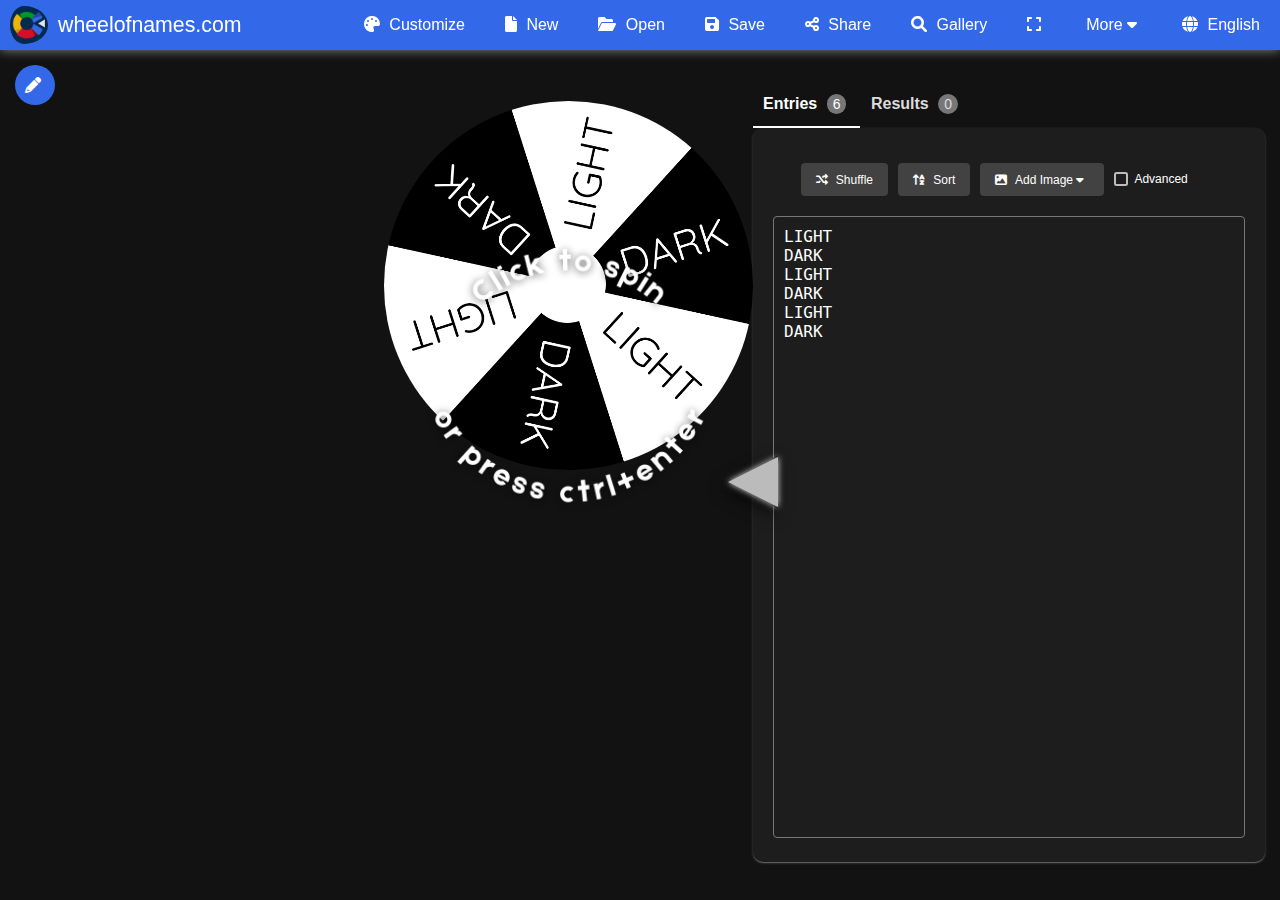
==== wel/index.html @ 679fb091 "checkbox" ====
<!DOCTYPE html>
<html lang="en">
<head>
    <meta charset="UTF-8">
    <meta name="viewport" content="width=device-width, initial-scale=1.0">
    <title>Wheel of Names</title>
    <link rel="stylesheet" href="styles.css">
    <link href="https://fonts.googleapis.com/css2?family=Quicksand:wght@400;700&display=swap" rel="stylesheet">
    <link rel="stylesheet" href="https://cdnjs.cloudflare.com/ajax/libs/font-awesome/6.0.0-beta3/css/all.min.css">
    <!-- <link href="https://cdn.jsdelivr.net/npm/bootstrap@5.3.3/dist/css/bootstrap.min.css" rel="stylesheet" integrity="sha384-QWTKZyjpPEjISv5WaRU9OFeRpok6YctnYmDr5pNlyT2bRjXh0JMhjY6hW+ALEwIH" crossorigin="anonymous"> -->
</head>
<body>
    <header>
        <div class="logo-container">
            <img src="../image/logo-dark.png" alt="Logo" class="logo">
            <span class="logo-text">wheelofnames.com</span>
        </div>
        <div class="nav-space"></div>
        <nav>
            <ul>
                <li><a href="#"><i class="fa-solid fa-palette"></i> Customize</a></li>
                <li><a href="#"><i class="fas fa-file"></i> New</a></li>
                <li><a href="#"><i class="fa-solid fa-folder-open"></i> Open</a></li>
                <li><a href="#"><i class="fa-solid fa-floppy-disk"></i> Save</a></li>
                <li><a href="#"><i class="fa-solid fa-share-nodes"></i> Share</a></li>
                <li><a href="#"><i class="fa-solid fa-magnifying-glass"></i> Gallery</a></li>
                <li><a href="#"><i class="fa-solid fa-expand"></i></a></li>
                <li><a href="#">More <i class="fa-duotone fa-solid fa-caret-down"></i></a></li>
                <li><a href="#"><i class="fa-solid fa-globe"></i> English</a></li>
            </ul>
        </nav>
        <i class="fas fa-bars hamburger"></i>
    </header>
    
    <div class="container">

        <button class="circle-button">
            <i class="fa-solid fa-pencil"></i>
        </button>

        <div class="wheel-container">
            <img src="../image/wheel2.png" alt="Click to Spin" class="curved-text-image">
            <canvas id="wheelCanvas" width="500" height="500" onclick="spin()"></canvas>
            <div class="arrow"></div>
        </div>
        
        <div class="entry-box">
            <div class="tabs">
                <button id="entriesTab" onclick="toggleTab('entries')" class="active">
                    Entries <span id="entriesCount">0</span>
                </button>
                <button id="resultsTab" onclick="toggleTab('results')">
                    Results <span id="resultsCount">0</span>
                </button>
                <div id="underline" class="underline"></div>
            </div>
            <div class="insideBox">
                <div class="controls">
                    <button class="control-button"><i class="fa-solid fa-shuffle"></i> Shuffle</button>
                    <button class="control-button"><i class="fa-solid fa-arrow-up-a-z"></i> Sort</button>
                    <button class="control-button"><i class="fa-solid fa-image"></i> Add Image <i class="fa-duotone fa-solid fa-caret-down"></i></button>
                    <label class="box"><p>Advanced</p>
                        <input type="checkbox">
                        <span class="mark"></span>
                    </label>
                </div>
                <div id="entriesBoxContainer">
                    <textarea id="entriesBox"></textarea>
                </div>
                <div id="resultsBoxContainer" style="display: none;">
                    <textarea id="resultsBox" readonly></textarea>
                </div>
            </div>
        </div>
        
        
    </div>

    <script src="script.js"></script>
    <script src="https://cdn.jsdelivr.net/npm/bootstrap@5.3.3/dist/js/bootstrap.bundle.min.js" integrity="sha384-YvpcrYf0tY3lHB60NNkmXc5s9fDVZLESaAA55NDzOxhy9GkcIdslK1eN7N6jIeHz" crossorigin="anonymous"></script>
</body>
</html>
---- wel/styles.css ----
body {
    margin: 0;
    padding: 0;
    font-family: Arial, sans-serif;
    background-color: #121212 !important;
    color: #ffff;
}

/* ------ NAV STYLES ------ */

header{
    background-color: #3369E8;
    display: flex;
    align-items: center;
    justify-content: space-around;
    height: 50px;
    filter: drop-shadow(0px 0px 6px rgba(255, 255, 255, 0.514));
    padding: 0;
}

.logo {
    height: 38px;
    border-radius: 50%;
    margin-right: 10px;
    padding-left: 10px;
}

.logo-container{
    display: flex;
    align-items: center;
}

.logo-text {
    color: #FFFFFF;
    font-family: 'Roboto', sans-serif;
    font-weight: 400;
    font-size: 21.3px;
}

nav ul {
    list-style-type: none;
    padding: 0;
    margin: 0;
    display: flex;
}

nav ul li {
    margin: 0 20px;
}

nav a {
    text-decoration: none;
    color: #FFFFFF;
    font-family: 'Roboto', sans-serif;
    font-weight: 500;
    font-size: 16px;
}

nav a:hover {
    color: #FFFFFF;
}

.hamburger{
    display: none !important;
}

i{
    margin-right: 5px;
}

.nav-space{
    flex-grow: 1;
}

@media only screen and (max-width: 1077px) { 
    .logo, nav {
        display: none !important;
    }

    .hamburger{
        display: block !important;
    }
}

/* ------ BODY STYLES ------ */

.container{
    display: flex;
    width: 100%;
}

/* PENCIL EDIT BUTTON */
.circle-button {
    width: 40px;
    height: 40px;
    border-radius: 50%;
    background-color: #3369E8;
    position: fixed;
    color: white;
    border: none;
    display: flex;
    top: 65px;
    left: 15px;
    align-items: center;
    z-index: 1000;
    justify-content: center;
    cursor: pointer;
}

.circle-button i {
    font-size: 16px;
}

/* SPIN WHEEL SECTION */
#wheelCanvas {
    width: 100%;
    height: auto;
    min-height: 323.5px;
    min-width: 330.5px;
}

.wheel-container {
    position: relative;
    margin-top: 4%;
    margin-left: 30%;
}

.curved-text-image {
    position: absolute;
    top: 17.5%;
    left: 50%;
    transform: translate(-50%, 0);
    /* width: 500px; */
    z-index: 10;
    pointer-events: none;
    width: 80%;
    height: auto;
}

canvas {
    border-radius: 50%;
    cursor: pointer;
}

.arrow {
    position: absolute;
    top: 50%;
    left: 100%;
    transform: translate(-50%, -50%);
    width: 0;
    height: 0;
    border-top: 27px solid transparent;
    border-bottom: 27px solid transparent;
    border-right: 50.8px solid black;
    filter: drop-shadow(-4px 6px 8px rgba(0, 0, 0, 0.623));
}

.arrow::before {
    content: '';
    position: absolute;
    top: -27px;
    left: -2px;
    width: 0;
    height: 0;
    border-top: 25px solid transparent;
    border-bottom: 25px solid transparent;
    border-right: 50px solid #BBBBBB;
    z-index: -1;
    transform: translate(2px, 2px);
    filter: drop-shadow(0px 0px 3px rgba(255, 255, 255, 0.9));
}

@media only screen and (max-width: 899px) { 
    .container{
        flex-direction: column;
        justify-content: center;
        align-items: center;
    }

    .wheel-container, .curved-text-image{
        margin-left: 0;
    }

    #wheelCanvas, .curved-text-image {
        max-height: 417.5px;
        max-width: 424.5px;
    }
}

/* ENTRIES / RESULT SECTION */
.tabs {
    position: relative;
    display: inline-block;
}
.tabs button {
    flex: 1;
    padding: 10px;
    font-size: 16px;
    font-weight: bold;
    line-height: 1.715em;
    cursor: pointer;
    background-color: transparent;
    border: none;
    outline: none;
    position: relative;
    color: #DCDCDC;
}
.tabs button.active {
    font-weight: bold;
    color: #FFFFFF;
}
.tabs button span {
    font-weight: bold;
    margin-left: 5px;
}
.underline {
    position: absolute;
    bottom: 0;
    height: 2px;
    width: 50%;
    background-color: white;
    transition: left 0.3s ease;
}
.tabs #underline {
    left: 0;
}
.entry-box {
    margin-left: auto;
    text-align: left;
    margin-top: 30px;
    margin-right: 15px;
}
.entry-box textarea {
    width: 450px;
    height: 600px;
    margin-top: 10px;
    padding: 10px;
    font-size: 16px;
    color: #FFFFFF;
    background: #1D1D1D;
    resize: none;
    border: 1px solid;
    border-color: #777;
    border-radius: 4px;
}
#entriesCount{
    border-radius: 12px;
    padding: 2px 6px;
    background: #777;
    font-weight: normal;
    font-size: 14px;
}
#resultsCount{
    border-radius: 12px;
    padding: 2px 6px;
    background: #777;
    font-weight: normal;
    font-size: 14px;
}

.insideBox {
    background: #1D1D1D;
    /* width: 475px;
    height: 800px; */
    /* display: flex;
    flex-direction: column;
    align-items: center; */
    border-radius: 10px;
    padding: 20px;
    box-shadow: 0 1px 3px #fff3,0 1px 1px #ffffff24,0 2px 1px -1px #ffffff1f;
}

.controls {
    display: flex;
    justify-content: left;
    gap: 10px;
    width: 100%;
    margin-top: 15px;
    margin-bottom: 10px;
    margin-left: 27.5px;
}

.control-button {
    background-color: #424242;
    color: white;
    border: none;
    padding: 7px 15px;
    font-size: 12px;
    cursor: pointer;
    border-radius: 4px;
}

.control-button:hover {
    background-color: #545454;
}

.box {
    display: block;
    position: relative;
    padding-left: 20px;
    cursor: pointer;
    font-size: 12px;
  }
.box p{
    margin: 0;
    position: relative;
    top: 25%;;
}
/* Hide the default style of the checkbox */
input[type=checkbox] {
    visibility: hidden;
}
/* Create a custom checkbox */
.mark {
    position: absolute;
    top: 25%;
    left: 0;
    height: 10px;
    width: 10px;
    background-color: transparent;
    border-radius: 2.5px;
    border: solid 2px #BCBCBC;
}
/* Specify the background color for the checkbox while hovering */
.box:hover input + .mark {
    background-color: #1c87c9;
}
/* Specify the background color for the checkbox when the checkbox is active */
.box input:active + .mark {
    background-color: #ffcc00;
}
/* Specify the background color for the checkbox when it is checked */
.box input:checked + .mark {
    background-color: #3369E8;
}
/* Checkmark to be shown in checkbox */
/* It will not be shown when not checked */
.mark:after {
    content: "";
    position: absolute;
    display: none;
}
/* Display checkmark when checked */
.box input:checked + .mark:after {
    display: block;
    
}
/* Styling the checkmark using webkit */
/* Rotated the rectangle by 45 degree and showing only two border to make it look like a tick mark */
.box .mark:after {
    left: 2px;
    bottom: 0px;
    width: 4px;
    height: 8px;
    border: solid #fff;
    border-width: 0 2px 2px 0;
    -webkit-transform: rotate(45deg);
    -ms-transform: rotate(45deg);
    transform: rotate(45deg);
}


@media only screen and (max-width: 899px) { 
    .entry-box{
        margin: 0;
        height: 600px;
        width: 867px;
        max-width: 95%;
    }
    .entry-box textarea{
        width: 800px;
        max-width: 95%;
    }
    .entriesBoxContainer{
    }

    

}
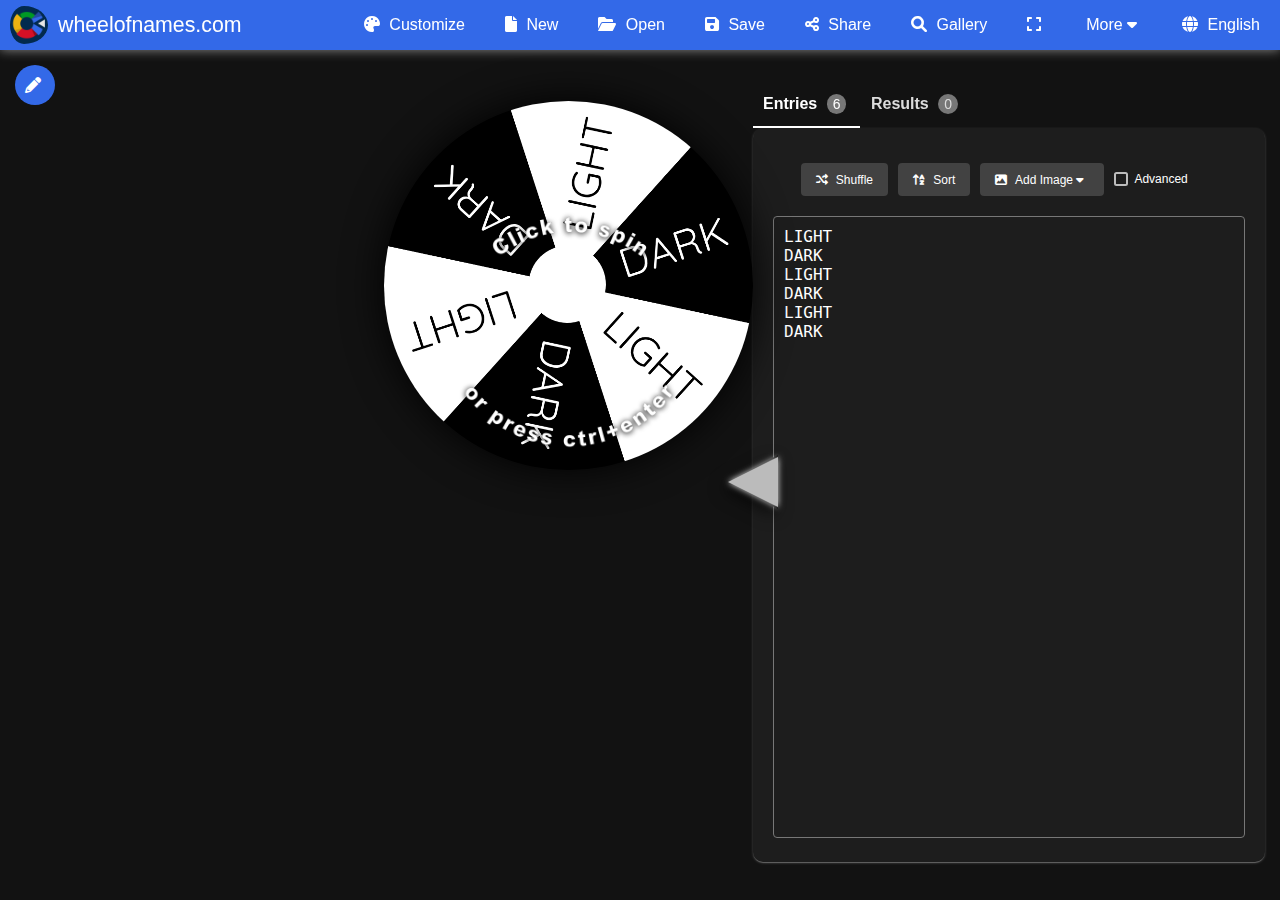
==== commit 63de5755: "pic" ====
--- a/wel/index.html
+++ b/wel/index.html
@@ -39,7 +39,7 @@
         </button>
 
         <div class="wheel-container">
-            <img src="../image/wheel2.png" alt="Click to Spin" class="curved-text-image">
+            <img src="../image/wheel1.png" alt="Click to Spin" class="curved-text-image">
             <canvas id="wheelCanvas" width="500" height="500" onclick="spin()"></canvas>
             <div class="arrow"></div>
         </div>
--- a/wel/styles.css
+++ b/wel/styles.css
@@ -117,6 +117,7 @@
     height: auto;
     min-height: 323.5px;
     min-width: 330.5px;
+    filter: drop-shadow(0px 0px 20px rgb(0, 0, 0));
 }
 
 .wheel-container {
@@ -127,13 +128,13 @@
 
 .curved-text-image {
     position: absolute;
-    top: 17.5%;
+    top: 12.5%;
     left: 50%;
     transform: translate(-50%, 0);
     /* width: 500px; */
     z-index: 10;
     pointer-events: none;
-    width: 80%;
+    width: 75%;
     height: auto;
 }
 
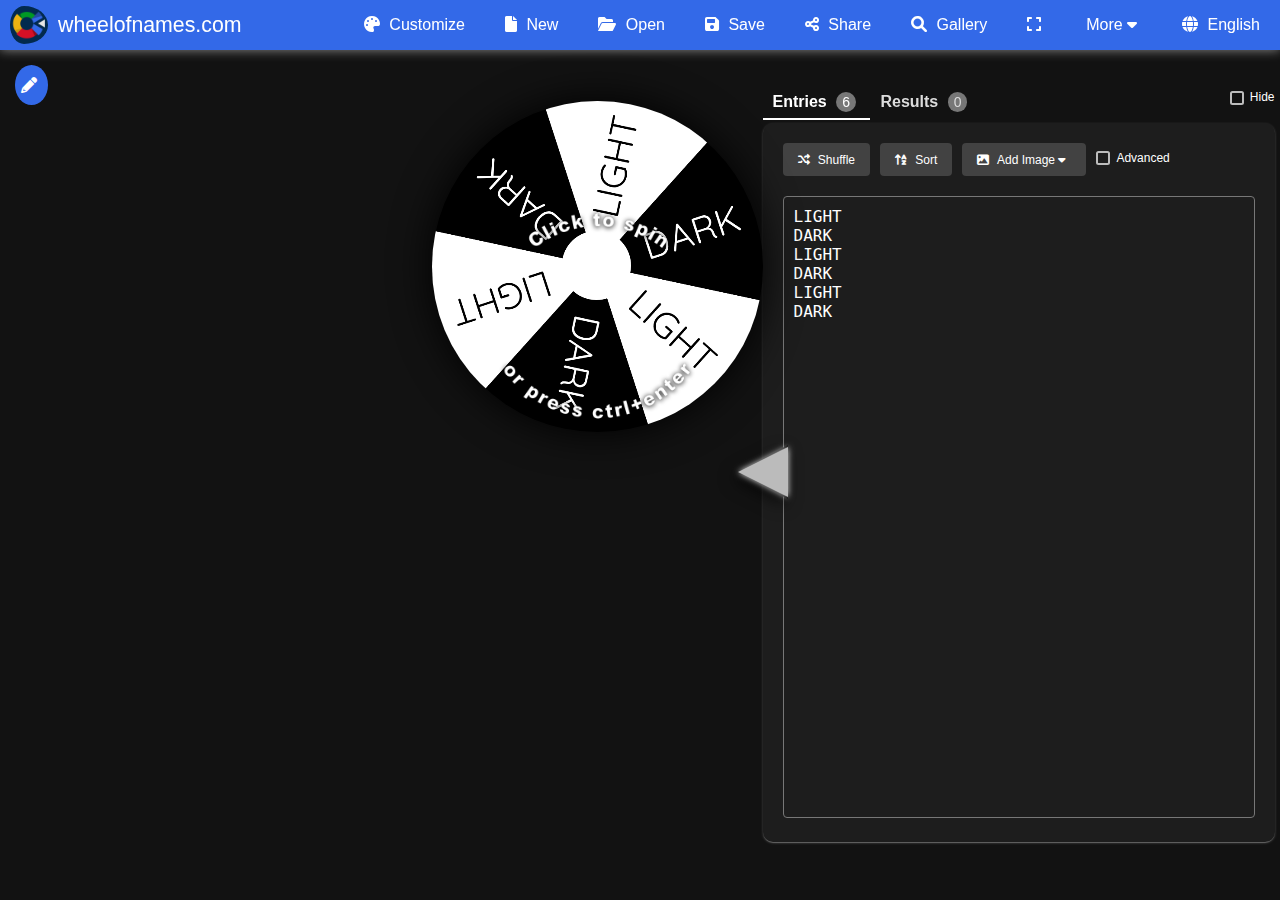
==== commit c70d3bd0: "mobile css" ====
--- a/wel/index.html
+++ b/wel/index.html
@@ -34,7 +34,7 @@
     
     <div class="container">
 
-        <button class="circle-button">
+        <button class="circle-button" style="align-self: start;">
             <i class="fa-solid fa-pencil"></i>
         </button>
 
@@ -45,15 +45,23 @@
         </div>
         
         <div class="entry-box">
-            <div class="tabs">
-                <button id="entriesTab" onclick="toggleTab('entries')" class="active">
-                    Entries <span id="entriesCount">0</span>
-                </button>
-                <button id="resultsTab" onclick="toggleTab('results')">
-                    Results <span id="resultsCount">0</span>
-                </button>
-                <div id="underline" class="underline"></div>
+
+            <div class="tabs-container" style="display: flex; justify-content: space-between; align-items: center;">
+                <div class="tabs">
+                    <button id="entriesTab" onclick="toggleTab('entries')" class="active">
+                        Entries <span id="entriesCount">0</span>
+                    </button>
+                    <button id="resultsTab" onclick="toggleTab('results')">
+                        Results <span id="resultsCount">0</span>
+                    </button>
+                    <div id="underline" class="underline"></div>
+                </div>
+                <label class="box"><p style="margin-top: 10px;">Hide</p>
+                    <input type="checkbox">
+                    <span class="mark"></span>
+                </label>
             </div>
+
             <div class="insideBox">
                 <div class="controls">
                     <button class="control-button"><i class="fa-solid fa-shuffle"></i> Shuffle</button>
--- a/wel/styles.css
+++ b/wel/styles.css
@@ -79,6 +79,11 @@
 
     .hamburger{
         display: block !important;
+        margin-right: 15px;
+    }
+
+    .logo-text{
+        margin-left: 15px;
     }
 }
 
@@ -95,16 +100,18 @@
     height: 40px;
     border-radius: 50%;
     background-color: #3369E8;
-    position: fixed;
     color: white;
     border: none;
+    /* position: fixed;
     display: flex;
     top: 65px;
     left: 15px;
     align-items: center;
+    justify-content: center; */
     z-index: 1000;
-    justify-content: center;
-    cursor: pointer;
+    cursor: pointer;
+    margin-left: 15px;
+    margin-top: 15px;
 }
 
 .circle-button i {
@@ -198,7 +205,7 @@
     padding: 10px;
     font-size: 16px;
     font-weight: bold;
-    line-height: 1.715em;
+    line-height: 1em;
     cursor: pointer;
     background-color: transparent;
     border: none;
@@ -276,9 +283,9 @@
     justify-content: left;
     gap: 10px;
     width: 100%;
-    margin-top: 15px;
+    /* margin-top: 15px; */
     margin-bottom: 10px;
-    margin-left: 27.5px;
+    /* margin-left: 27.5px; */
 }
 
 .control-button {
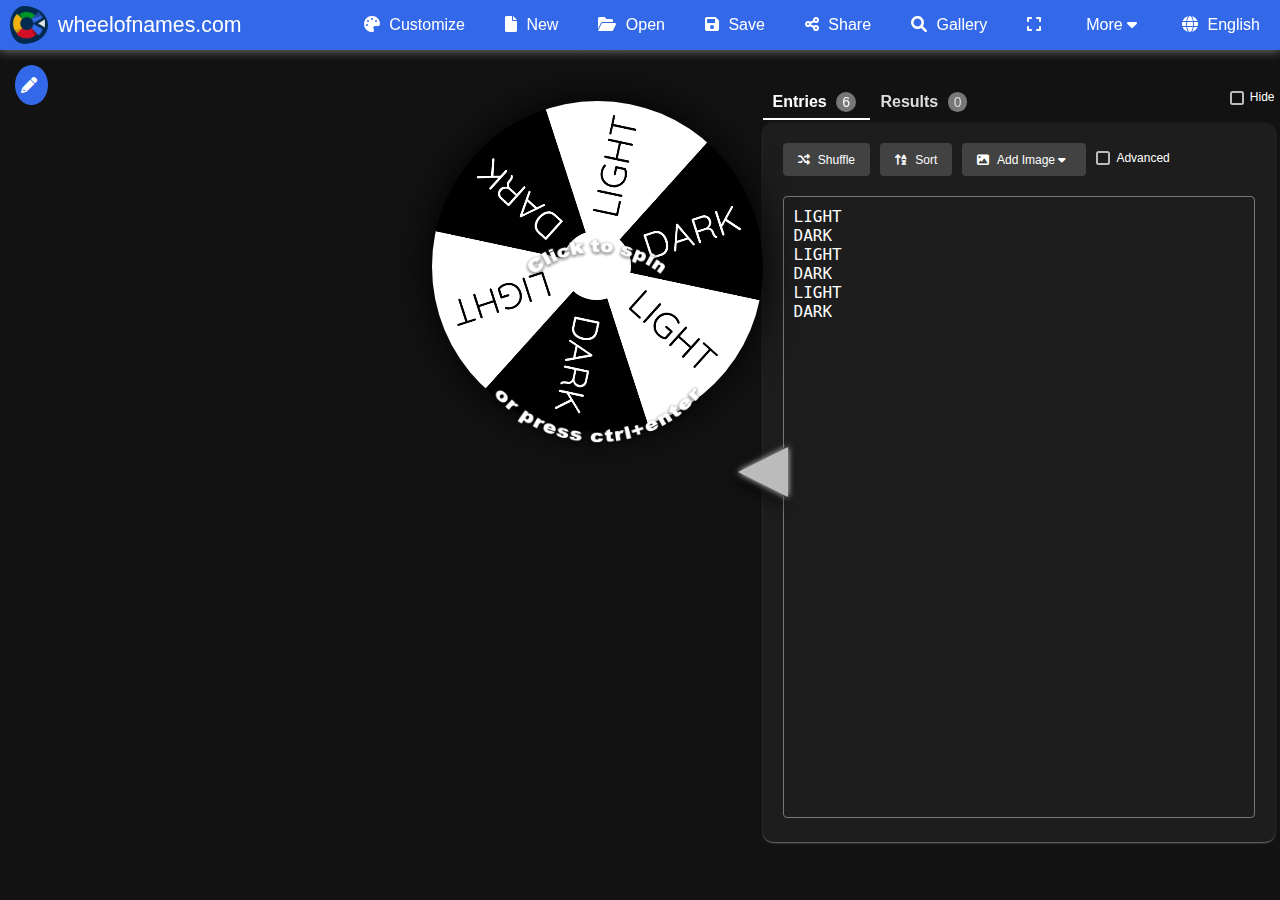
==== commit 0a28b1c8: "added image" ====
--- a/wel/index.html
+++ b/wel/index.html
@@ -39,7 +39,7 @@
         </button>
 
         <div class="wheel-container">
-            <img src="../image/wheel1.png" alt="Click to Spin" class="curved-text-image">
+            <img src="../image/wheel.png" alt="Click to Spin" class="curved-text-image">
             <canvas id="wheelCanvas" width="500" height="500" onclick="spin()"></canvas>
             <div class="arrow"></div>
         </div>
--- a/wel/styles.css
+++ b/wel/styles.css
@@ -135,13 +135,13 @@
 
 .curved-text-image {
     position: absolute;
-    top: 12.5%;
+    top: 18%;
     left: 50%;
     transform: translate(-50%, 0);
     /* width: 500px; */
     z-index: 10;
     pointer-events: none;
-    width: 75%;
+    width: 65%;
     height: auto;
 }
 
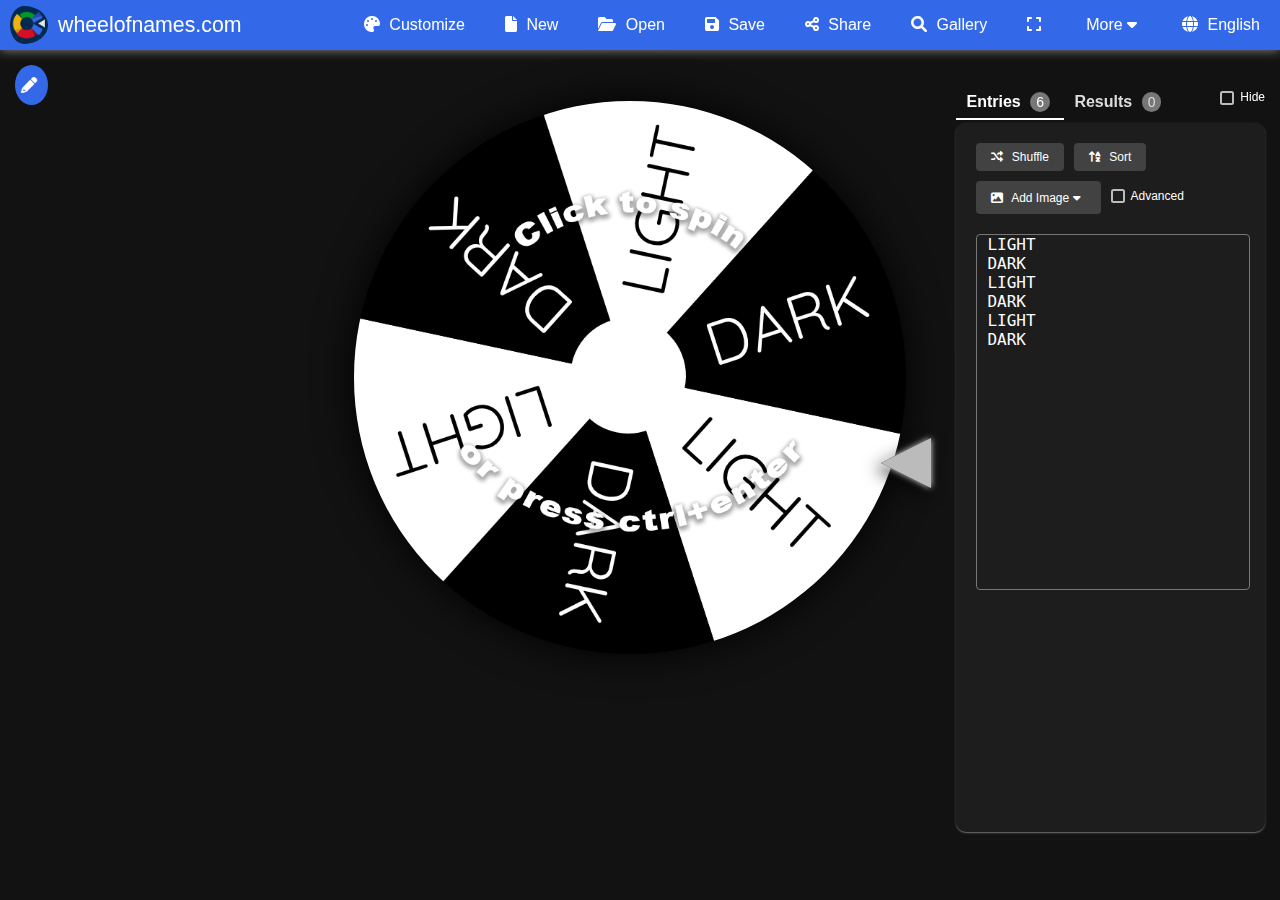
==== commit 69093504: "click to spin responsiveness" ====
--- a/wel/index.html
+++ b/wel/index.html
@@ -78,10 +78,9 @@
                 <div id="resultsBoxContainer" style="display: none;">
                     <textarea id="resultsBox" readonly></textarea>
                 </div>
+                <div class="spacing1"></div>
             </div>
         </div>
-        
-        
     </div>
 
     <script src="script.js"></script>
--- a/wel/styles.css
+++ b/wel/styles.css
@@ -143,6 +143,7 @@
     pointer-events: none;
     width: 65%;
     height: auto;
+    max-height: 100%;
 }
 
 canvas {
@@ -177,7 +178,13 @@
     transform: translate(2px, 2px);
     filter: drop-shadow(0px 0px 3px rgba(255, 255, 255, 0.9));
 }
-
+@media only screen and (max-width: 1526px) and (min-width: 900px) {
+    .curved-text-image{
+        padding-top: 15%;
+        top: auto;
+    }
+
+}
 @media only screen and (max-width: 899px) { 
     .container{
         flex-direction: column;
@@ -192,6 +199,14 @@
     #wheelCanvas, .curved-text-image {
         max-height: 417.5px;
         max-width: 424.5px;
+    }
+}
+
+@media only screen and (max-width: 470px) { 
+
+    #wheelCanvas, .curved-text-image {
+        max-height: 250px;
+        max-width: 250px;
     }
 }
 
@@ -237,6 +252,8 @@
     text-align: left;
     margin-top: 30px;
     margin-right: 15px;
+    min-width: 279px;
+    min-height: 589px;
 }
 .entry-box textarea {
     width: 450px;
@@ -273,9 +290,11 @@
     /* display: flex;
     flex-direction: column;
     align-items: center; */
+    height: 94%;
     border-radius: 10px;
     padding: 20px;
     box-shadow: 0 1px 3px #fff3,0 1px 1px #ffffff24,0 2px 1px -1px #ffffff1f;
+    max-height: 90%;
 }
 
 .controls {
@@ -366,7 +385,10 @@
     -ms-transform: rotate(45deg);
     transform: rotate(45deg);
 }
-
+.spacing1{
+    height: 210px;
+    max-width: 80%;
+}
 
 @media only screen and (max-width: 899px) { 
     .entry-box{
@@ -378,10 +400,36 @@
     .entry-box textarea{
         width: 800px;
         max-width: 95%;
-    }
-    .entriesBoxContainer{
-    }
-
-    
-
+        height: 450px;
+        max-height: 95%;
+    }
+    .controls{
+        flex-wrap: wrap;
+    }
+    .spacing1{
+        height: 0;
+        max-width: 0;
+    }
+}
+
+@media only screen and (min-width: 900px) { 
+    .entry-box textarea{
+        /* width: 800px;
+        max-width: 95%; */
+        min-width: 185px;
+        min-height: 353.84px;
+        width: 97.5%;
+        height: auto;
+        padding: 0;
+        padding-left: 10px;
+    }
+    .controls{
+        flex-wrap: wrap;
+    }
+    .wheel-container{
+        margin-left: 20%;
+    }
+    .container{
+        gap: 50px;
+    }
 }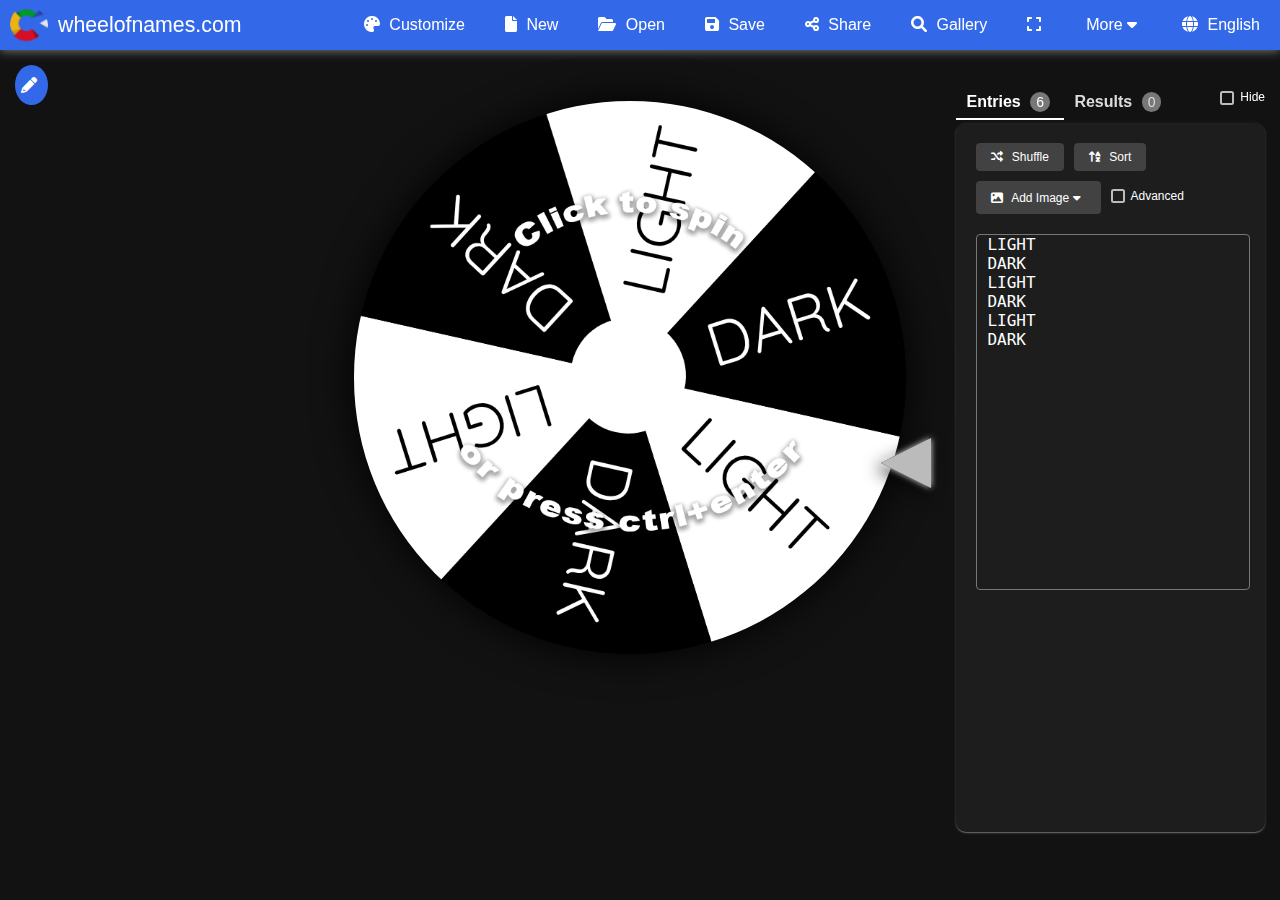
==== commit 64731570: "MODAL" ====
--- a/wel/index.html
+++ b/wel/index.html
@@ -3,8 +3,9 @@
 <head>
     <meta charset="UTF-8">
     <meta name="viewport" content="width=device-width, initial-scale=1.0">
-    <title>Wheel of Names</title>
+    <title>Wheel of Names | Random name picker</title>
     <link rel="stylesheet" href="styles.css">
+    <link rel="icon" type="image/x-icon" href="../image/favicon.png">
     <link href="https://fonts.googleapis.com/css2?family=Quicksand:wght@400;700&display=swap" rel="stylesheet">
     <link rel="stylesheet" href="https://cdnjs.cloudflare.com/ajax/libs/font-awesome/6.0.0-beta3/css/all.min.css">
     <!-- <link href="https://cdn.jsdelivr.net/npm/bootstrap@5.3.3/dist/css/bootstrap.min.css" rel="stylesheet" integrity="sha384-QWTKZyjpPEjISv5WaRU9OFeRpok6YctnYmDr5pNlyT2bRjXh0JMhjY6hW+ALEwIH" crossorigin="anonymous"> -->
@@ -12,7 +13,7 @@
 <body>
     <header>
         <div class="logo-container">
-            <img src="../image/logo-dark.png" alt="Logo" class="logo">
+            <img src="../image/favicon-32x32.png" alt="Logo" class="logo">
             <span class="logo-text">wheelofnames.com</span>
         </div>
         <div class="nav-space"></div>
@@ -83,6 +84,22 @@
         </div>
     </div>
 
+    <div id="winnerModal" class="modal">
+        <div class="modal-content">
+          <div class="modal-header">
+            <span class="message" style="color: #333;">We have a winner!</span>
+            <span class="close-button" onclick="closeModal()">&times;</span>
+          </div>
+          <div class="modal-body">
+            <p id="winnerMessage" style="margin: 0;"></p>
+          </div>
+          <div class="modal-footer">
+            <button class="closebutton" onclick="closeModal()">Close</button>
+            <button class="removebutton">Remove</button>
+          </div>
+        </div>
+    </div>
+
     <script src="script.js"></script>
     <script src="https://cdn.jsdelivr.net/npm/bootstrap@5.3.3/dist/js/bootstrap.bundle.min.js" integrity="sha384-YvpcrYf0tY3lHB60NNkmXc5s9fDVZLESaAA55NDzOxhy9GkcIdslK1eN7N6jIeHz" crossorigin="anonymous"></script>
 </body>
--- a/wel/styles.css
+++ b/wel/styles.css
@@ -432,4 +432,96 @@
     .container{
         gap: 50px;
     }
+}
+
+.modal {
+    display: none;
+    position: fixed;
+    top: 0;
+    left: 0;
+    width: 100%;
+    height: 100%;
+    background-color: rgba(0, 0, 0, 0.5);
+    justify-content: center;
+    align-items: center;
+}
+
+.modal-content {
+    background-color: #222;
+    color: #fff;
+    border-radius: 8px;
+    width: 80%;
+    display: flex;
+    flex-direction: column;
+    overflow: hidden;
+    max-width: 640px;
+    max-height: 204.14px;
+}
+
+.modal-header {
+    display: flex;
+    justify-content: space-between;
+    align-items: center;
+    padding: 16px;
+    background-color: #fff;
+    height: 64px;
+}
+
+.message{
+    font-family: 'Roboto', sans-serif;
+    font-size: 20px;
+    font-weight: 500;
+    letter-spacing: .0125em;
+    line-height: 2rem;
+}
+
+#winnerMessage{
+    font-family: 'Quicksand', sans-serif;
+    font-size: 48px;
+    font-weight: 400;
+    letter-spacing: normal;
+    line-height: 3.125rem;
+    word-wrap: break-word;
+}
+
+.close-button {
+    cursor: pointer;
+    font-size: 30px;
+    color: #333;
+}
+
+.modal-body {
+    padding: 16px 0 16px 16px;
+    font-size: 24px;
+    height: 83px;
+}
+
+.modal-footer {
+    display: flex;
+    justify-content: flex-end;
+    padding: 10px 15px;
+    background-color: #222;
+    height: 57.14px;
+}
+
+.modal-footer button{
+    font-size: 16px;
+}
+
+.modal-footer button {
+    padding: 8px 12px;
+    margin-left: 10px;
+    border: none;
+    border-radius: 4px;
+    cursor: pointer;
+}
+
+.closebutton {
+    background-color: #222;
+    color: #fff;
+}
+  
+.removebutton {
+    background-color: #007bff; /* Blue color for remove button */
+    color: #fff;
 }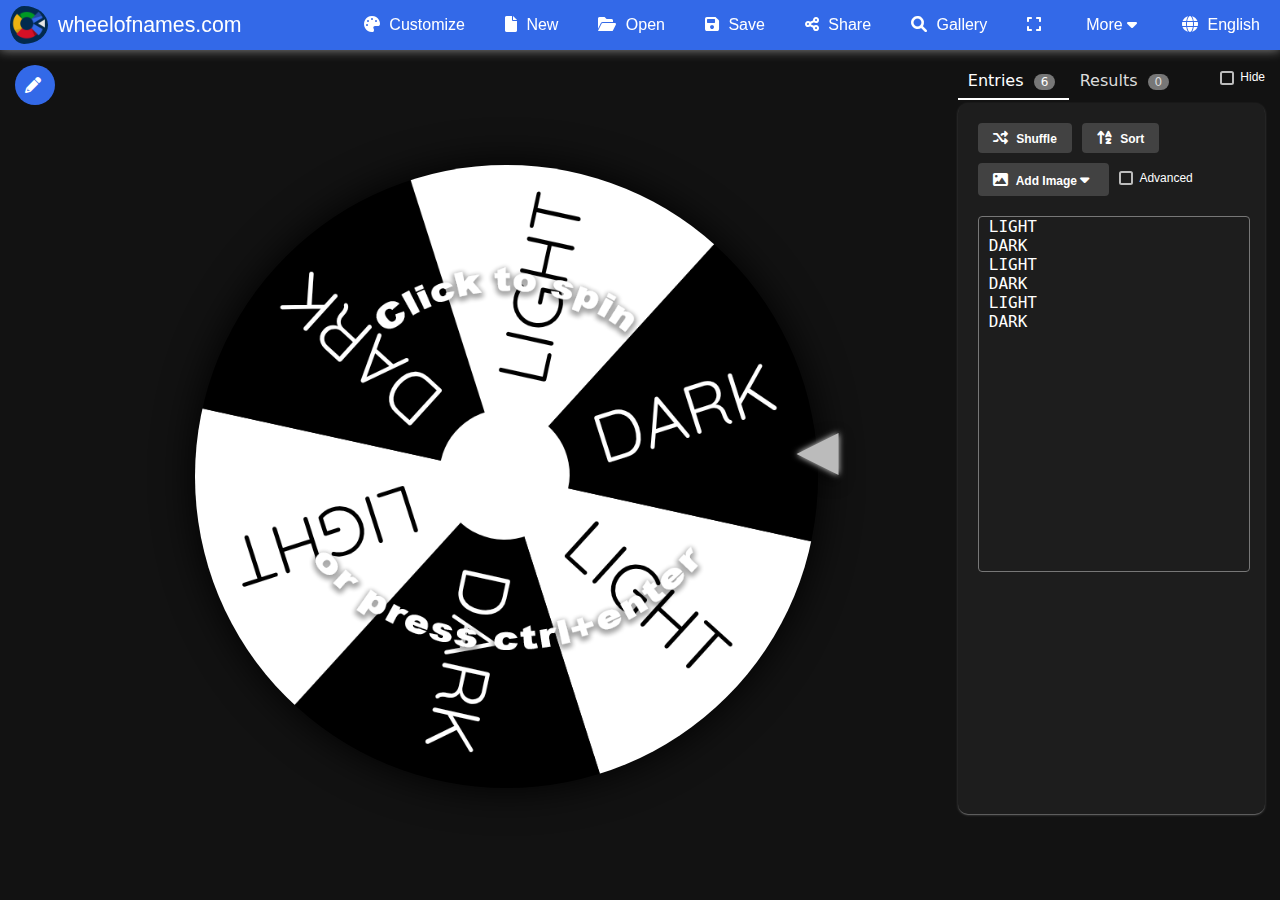
==== commit 6d6adf08: "FINAL NA?" ====
--- a/wel/index.html
+++ b/wel/index.html
@@ -3,9 +3,9 @@
 <head>
     <meta charset="UTF-8">
     <meta name="viewport" content="width=device-width, initial-scale=1.0">
-    <title>Wheel of Names | Random name picker</title>
+    <title>Wheel of Names</title>
+    <link rel="icon" type="image/x-icon" href="../image/favicon.png">
     <link rel="stylesheet" href="styles.css">
-    <link rel="icon" type="image/x-icon" href="../image/favicon.png">
     <link href="https://fonts.googleapis.com/css2?family=Quicksand:wght@400;700&display=swap" rel="stylesheet">
     <link rel="stylesheet" href="https://cdnjs.cloudflare.com/ajax/libs/font-awesome/6.0.0-beta3/css/all.min.css">
     <!-- <link href="https://cdn.jsdelivr.net/npm/bootstrap@5.3.3/dist/css/bootstrap.min.css" rel="stylesheet" integrity="sha384-QWTKZyjpPEjISv5WaRU9OFeRpok6YctnYmDr5pNlyT2bRjXh0JMhjY6hW+ALEwIH" crossorigin="anonymous"> -->
@@ -13,7 +13,7 @@
 <body>
     <header>
         <div class="logo-container">
-            <img src="../image/favicon-32x32.png" alt="Logo" class="logo">
+            <img src="../image/logo-dark.png" alt="Logo" class="logo">
             <span class="logo-text">wheelofnames.com</span>
         </div>
         <div class="nav-space"></div>
--- a/wel/styles.css
+++ b/wel/styles.css
@@ -178,14 +178,40 @@
     transform: translate(2px, 2px);
     filter: drop-shadow(0px 0px 3px rgba(255, 255, 255, 0.9));
 }
+
+    
+
 @media only screen and (max-width: 1526px) and (min-width: 900px) {
     .curved-text-image{
         padding-top: 15%;
         top: auto;
     }
-
-}
-@media only screen and (max-width: 899px) { 
+    .wheel-container {
+        position: relative;
+        margin-top: 4%;
+        margin-left: 20%;
+        padding-top: 5%;
+    }
+    #wheelCanvas{
+        height: 622.42px;
+        width: auto;
+    }
+    
+    .arrow {
+        border-top: calc(27px * 0.85) solid transparent;
+        border-bottom: calc(27px * 0.85) solid transparent;
+        border-right: calc(50.8px * 0.85) solid black;
+    }
+    
+    .arrow::before {
+        top: calc(-27px * 0.85);
+        border-top: calc(25px * 0.85) solid transparent;
+        border-bottom: calc(25px * 0.85) solid transparent;
+        border-right: calc(50px * 0.85) solid #BBBBBB;
+    }
+
+}
+@media only screen and (max-width: 1008px) and (min-width: 320px) { 
     .container{
         flex-direction: column;
         justify-content: center;
@@ -200,6 +226,19 @@
         max-height: 417.5px;
         max-width: 424.5px;
     }
+    .arrow {
+        border-top: calc(27px * 0.65) solid transparent;
+        border-bottom: calc(27px * 0.65) solid transparent;
+        border-right: calc(50.8px * 0.65) solid black;
+        top: 50%;
+    }
+    
+    .arrow::before {
+        top: calc(-27px * 0.65);
+        border-top: calc(25px * 0.65) solid transparent;
+        border-bottom: calc(25px * 0.65) solid transparent;
+        border-right: calc(50px * 0.65) solid #BBBBBB;
+    }
 }
 
 @media only screen and (max-width: 470px) { 
@@ -207,6 +246,18 @@
     #wheelCanvas, .curved-text-image {
         max-height: 250px;
         max-width: 250px;
+    }
+    .arrow {
+        border-top: calc(27px * 0.4) solid transparent;
+        border-bottom: calc(27px * 0.4) solid transparent;
+        border-right: calc(50.8px * 0.4) solid black;
+    }
+    
+    .arrow::before {
+        top: calc(-27px * 0.4);
+        border-top: calc(25px * 0.4) solid transparent;
+        border-bottom: calc(25px * 0.4) solid transparent;
+        border-right: calc(50px * 0.4) solid #BBBBBB;
     }
 }
 
@@ -218,8 +269,9 @@
 .tabs button {
     flex: 1;
     padding: 10px;
+    font-family: system-ui, -apple-system, BlinkMacSystemFont, 'Segoe UI', Roboto, Oxygen, Ubuntu, Cantarell, 'Open Sans', 'Helvetica Neue', sans-serif;
     font-size: 16px;
-    font-weight: bold;
+    font-weight: 500;
     line-height: 1em;
     cursor: pointer;
     background-color: transparent;
@@ -229,7 +281,7 @@
     color: #DCDCDC;
 }
 .tabs button.active {
-    font-weight: bold;
+    font-weight: 500;
     color: #FFFFFF;
 }
 .tabs button span {
@@ -250,10 +302,11 @@
 .entry-box {
     margin-left: auto;
     text-align: left;
-    margin-top: 30px;
+    margin-top: 10px;
     margin-right: 15px;
     min-width: 279px;
     min-height: 589px;
+    width: 24%;
 }
 .entry-box textarea {
     width: 450px;
@@ -270,17 +323,17 @@
 }
 #entriesCount{
     border-radius: 12px;
-    padding: 2px 6px;
+    padding: 1px 7px;
     background: #777;
     font-weight: normal;
-    font-size: 14px;
+    font-size: 12px;
 }
 #resultsCount{
     border-radius: 12px;
-    padding: 2px 6px;
+    padding: 1px 7px;
     background: #777;
     font-weight: normal;
-    font-size: 14px;
+    font-size: 12px;
 }
 
 .insideBox {
@@ -312,6 +365,7 @@
     color: white;
     border: none;
     padding: 7px 15px;
+    font-weight: bold;
     font-size: 12px;
     cursor: pointer;
     border-radius: 4px;
@@ -333,11 +387,9 @@
     position: relative;
     top: 25%;;
 }
-/* Hide the default style of the checkbox */
 input[type=checkbox] {
     visibility: hidden;
 }
-/* Create a custom checkbox */
 .mark {
     position: absolute;
     top: 25%;
@@ -348,32 +400,24 @@
     border-radius: 2.5px;
     border: solid 2px #BCBCBC;
 }
-/* Specify the background color for the checkbox while hovering */
 .box:hover input + .mark {
     background-color: #1c87c9;
 }
-/* Specify the background color for the checkbox when the checkbox is active */
 .box input:active + .mark {
     background-color: #ffcc00;
 }
-/* Specify the background color for the checkbox when it is checked */
 .box input:checked + .mark {
     background-color: #3369E8;
 }
-/* Checkmark to be shown in checkbox */
-/* It will not be shown when not checked */
 .mark:after {
     content: "";
     position: absolute;
     display: none;
 }
-/* Display checkmark when checked */
 .box input:checked + .mark:after {
     display: block;
     
 }
-/* Styling the checkmark using webkit */
-/* Rotated the rectangle by 45 degree and showing only two border to make it look like a tick mark */
 .box .mark:after {
     left: 2px;
     bottom: 0px;
@@ -389,8 +433,10 @@
     height: 210px;
     max-width: 80%;
 }
-
-@media only screen and (max-width: 899px) { 
+.controls i{
+    font-size: 15px;
+}
+@media only screen and (max-width: 1008px) { 
     .entry-box{
         margin: 0;
         height: 600px;
@@ -412,7 +458,7 @@
     }
 }
 
-@media only screen and (min-width: 900px) { 
+@media only screen and (min-width: 1009px) { 
     .entry-box textarea{
         /* width: 800px;
         max-width: 95%; */
@@ -427,10 +473,29 @@
         flex-wrap: wrap;
     }
     .wheel-container{
-        margin-left: 20%;
+        margin-left: auto;
     }
     .container{
         gap: 50px;
+    }
+}
+@media only screen and (max-width: 1008px) and (min-width: 900px) { 
+    #wheelCanvas{
+        max-height: 550px;
+        max-width: 550px;
+    }
+}
+@media only screen and (max-width: 1060px) and (min-width: 1009px) { 
+    .tabs-container .box{
+        display: none;
+    }
+    .entry-box{
+        min-width: auto;
+    }
+}
+@media only screen and (min-width: 1799px) {
+    .wheel-container{
+        margin-left: 30%;
     }
 }
 
@@ -522,6 +587,6 @@
 }
   
 .removebutton {
-    background-color: #007bff; /* Blue color for remove button */
+    background-color: #007bff; 
     color: #fff;
 }